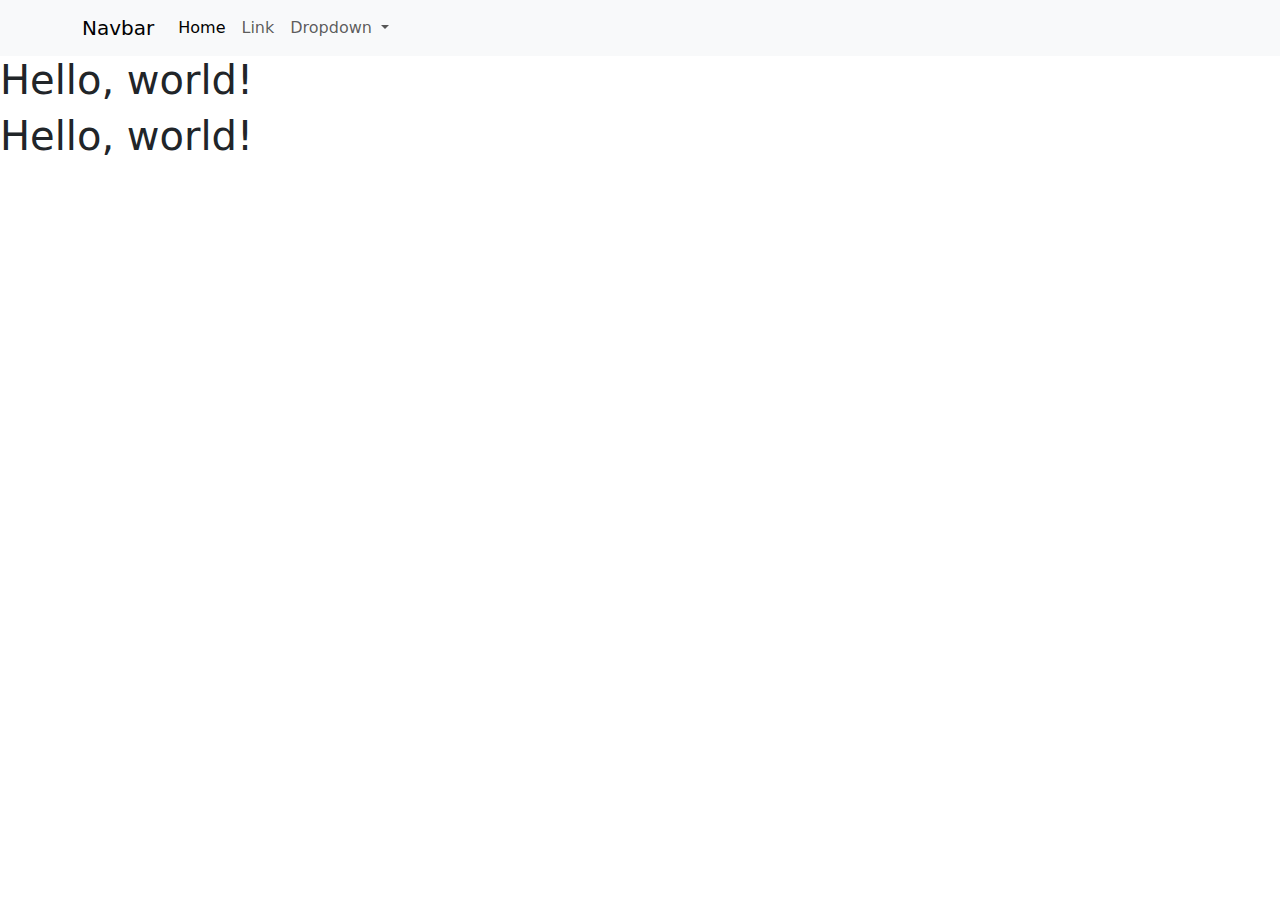
==== index.html @ 7587d4ec "Initial commit" ====
<!doctype html>
<html lang="en">

<head>
    <meta charset="utf-8">
    <meta name="viewport" content="width=device-width, initial-scale=1">
    <title>Bootstrap demo</title>
    <link href="https://cdn.jsdelivr.net/npm/bootstrap@5.3.3/dist/css/bootstrap.min.css" rel="stylesheet"
        integrity="sha384-QWTKZyjpPEjISv5WaRU9OFeRpok6YctnYmDr5pNlyT2bRjXh0JMhjY6hW+ALEwIH" crossorigin="anonymous">
    <link href="css/site.css" rel="stylesheet">
</head>

<body>
    <header>
        <nav class="navbar navbar-expand-lg bg-body-tertiary">
            <div class="container">
                <a class="navbar-brand" href="#">Navbar</a>
                <button class="navbar-toggler" type="button" data-bs-toggle="collapse"
                    data-bs-target="#navbarSupportedContent" aria-controls="navbarSupportedContent"
                    aria-expanded="false" aria-label="Toggle navigation">
                    <span class="navbar-toggler-icon"></span>
                </button>
                <div class="collapse navbar-collapse" id="navbarSupportedContent">
                    <ul class="navbar-nav me-auto mb-2 mb-lg-0">
                        <li class="nav-item">
                            <a class="nav-link active" aria-current="page" href="#">Home</a>
                        </li>
                        <li class="nav-item">
                            <a class="nav-link" href="#">Link</a>
                        </li>
                        <li class="nav-item dropdown">
                            <a class="nav-link dropdown-toggle" href="#" role="button" data-bs-toggle="dropdown"
                                aria-expanded="false">
                                Dropdown
                            </a>
                            <ul class="dropdown-menu">
                                <li><a class="dropdown-item" href="#">Action</a></li>
                                <li><a class="dropdown-item" href="#">Another action</a></li>
                                <li>
                                    <hr class="dropdown-divider">
                                </li>
                                <li><a class="dropdown-item" href="#">Something else here</a></li>
                            </ul>
                        </li>
                    </ul>
                </div>
            </div>
        </nav>

    </header>

    <main>
        <div class="container"> </div>
        <div class="row">
            <div class="col">
                <h1>Hello, world!</h1>
            </div>
        </div>

        <div class="container"> </div>
        <div class="row">
            <div class="col">
                <h1>Hello, world!</h1>
            </div>
        </div>
    </main>


    <footer>

    </footer>

    <script src="https://cdn.jsdelivr.net/npm/bootstrap@5.3.3/dist/js/bootstrap.bundle.min.js"
        integrity="sha384-YvpcrYf0tY3lHB60NNkmXc5s9fDVZLESaAA55NDzOxhy9GkcIdslK1eN7N6jIeHz"
        crossorigin="anonymous"></script>
    <script src="scripts/site.js"></script>
</body>

</html>
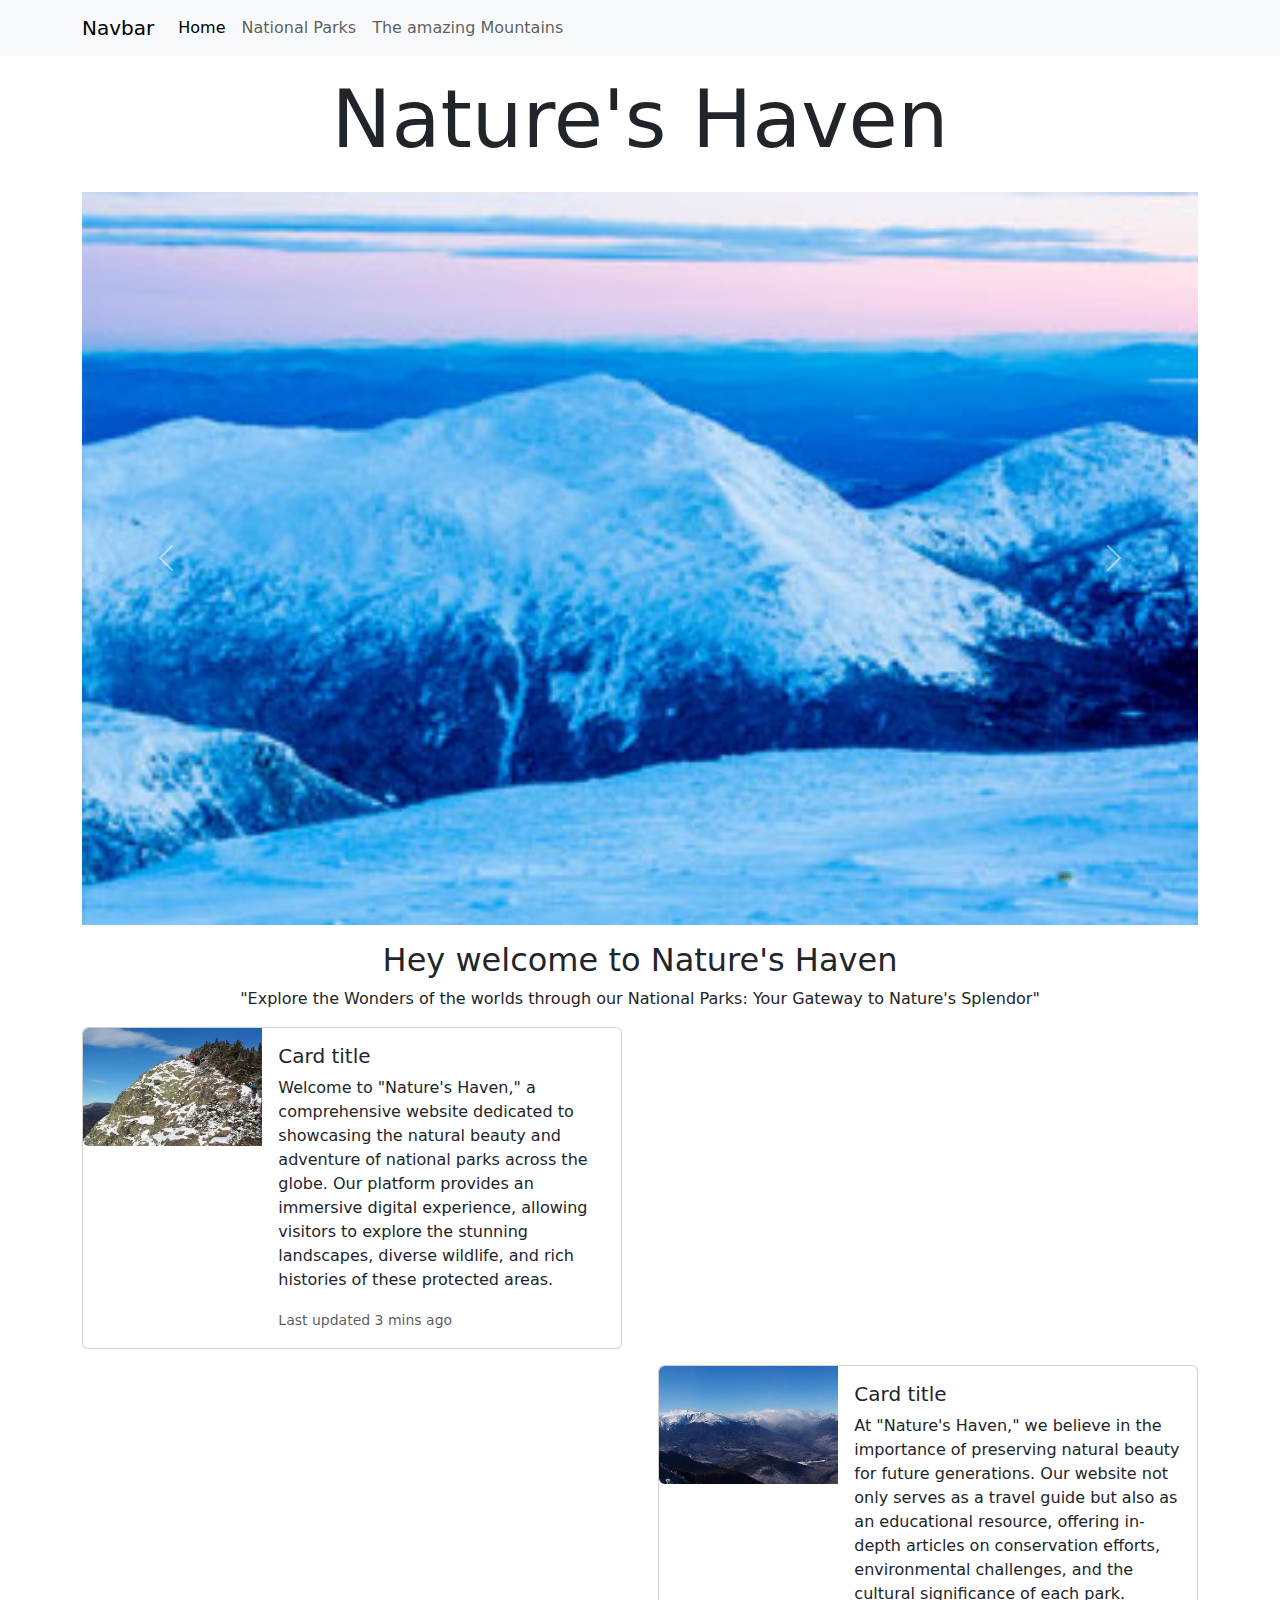
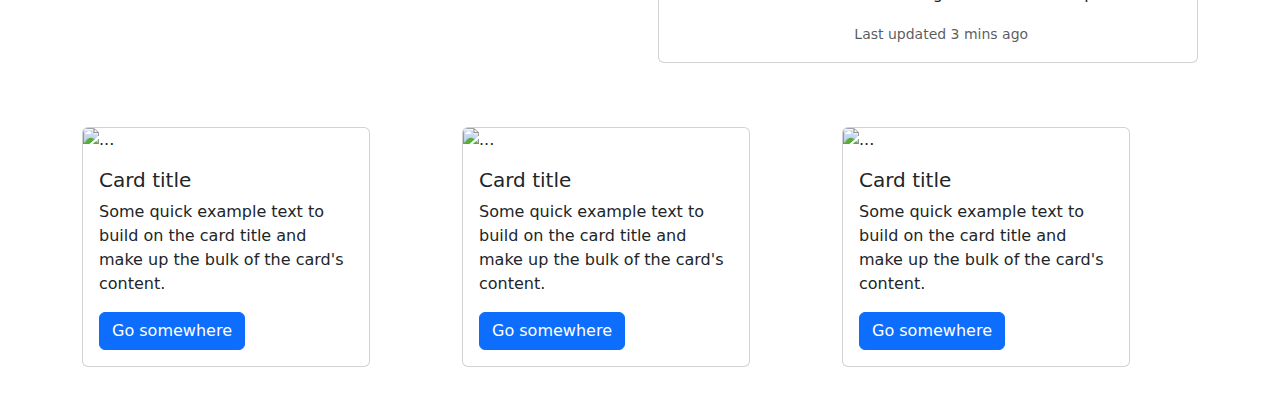
==== commit 99ec84f9: "Created and formated these webpages" ====
--- a/index.html
+++ b/index.html
@@ -23,24 +23,13 @@
                 <div class="collapse navbar-collapse" id="navbarSupportedContent">
                     <ul class="navbar-nav me-auto mb-2 mb-lg-0">
                         <li class="nav-item">
-                            <a class="nav-link active" aria-current="page" href="#">Home</a>
+                            <a class="nav-link active" aria-current="page" href="index.html">Home</a>
                         </li>
                         <li class="nav-item">
-                            <a class="nav-link" href="#">Link</a>
+                            <a class="nav-link" href="nationalparks.html">National Parks</a>
                         </li>
-                        <li class="nav-item dropdown">
-                            <a class="nav-link dropdown-toggle" href="#" role="button" data-bs-toggle="dropdown"
-                                aria-expanded="false">
-                                Dropdown
-                            </a>
-                            <ul class="dropdown-menu">
-                                <li><a class="dropdown-item" href="#">Action</a></li>
-                                <li><a class="dropdown-item" href="#">Another action</a></li>
-                                <li>
-                                    <hr class="dropdown-divider">
-                                </li>
-                                <li><a class="dropdown-item" href="#">Something else here</a></li>
-                            </ul>
+                        <li class="nav-item">
+                            <a class="nav-link" href="mountaininfo.html">The amazing Mountains</a>
                         </li>
                     </ul>
                 </div>
@@ -50,17 +39,132 @@
     </header>
 
     <main>
-        <div class="container"> </div>
-        <div class="row">
-            <div class="col">
-                <h1>Hello, world!</h1>
+        <h1 class="display-1 mt-3 text-center">Nature's Haven</h1>
+        <div class="container"> 
+            <div class="row mt-4">
+                <div class="col">
+                    <div id="parksImgCarousel" class="carousel slide">
+                        <div class="carousel-inner">
+                        <div class="carousel-item active">
+                            <img src="images/Adams-StoryImage_2.jpg" class="d-block w-100" alt="white snowy mountains">
+                        </div>
+                        <div class="carousel-item">
+                            <img src="images/Bond-StoryImage_3.jpg" class="d-block w-100" alt="Man on the summit of a mountain">
+                        </div>
+                        <div class="carousel-item">
+                            <img src="images/Cabot-StoryImg.jpg" class="d-block w-100" alt="Picture of a mountain">
+                        </div>
+                        </div>
+                        <button class="carousel-control-prev" type="button" data-bs-target="#carouselExample" data-bs-slide="prev">
+                        <span class="carousel-control-prev-icon" aria-hidden="true"></span>
+                        <span class="visually-hidden">Previous</span>
+                        </button>
+                        <button class="carousel-control-next" type="button" data-bs-target="#carouselExample" data-bs-slide="next">
+                        <span class="carousel-control-next-icon" aria-hidden="true"></span>
+                        <span class="visually-hidden">Next</span>
+                        </button>
+                    </div>
+                </div>
             </div>
         </div>
 
-        <div class="container"> </div>
-        <div class="row">
-            <div class="col">
-                <h1>Hello, world!</h1>
+        <div class="container">
+            <div class="row mt-3">
+                <div class="col text-center">
+                    <h2>Hey welcome to Nature's Haven</h2>
+                    <p>"Explore the Wonders of the worlds through our National Parks: Your Gateway to Nature's Splendor"</p>
+                </div>
+            </div>
+
+            <!-- <div class="container">
+                <div class="row mt-3">
+                    <div class="col text-center">
+                        <p></p>
+                    </div>
+                    <div class="col text-center">
+                        <p>At "Nature's Haven," we believe in the importance of preserving natural beauty for future generations. Our website not only serves as a travel guide but also as an educational resource, offering in-depth articles on conservation efforts, environmental challenges, and the cultural significance of each park.</p>
+                    </div>
+                    <div class="col text-center">
+                        <p>User experience is at the heart of "Nature's Haven." Our website is designed with intuitive navigation and vibrant visuals to ensure that planning your trip is as enjoyable as the journey itself. Whether you're looking for a family-friendly vacation spot, a solo hiking challenge, or a peaceful retreat in nature, our comprehensive search tools and personalized recommendations make it easy to find the perfect park.</p>
+                    </div>
+            </div> -->
+        </div>
+
+        <div class="container">
+            <div class="row">
+                <div class="col">
+                    <div class="card mb-3" style="max-width: 540px;">
+                        <div class="row g-0">
+                            <div class="col-md-4">
+                                <img src="images/Flume-StoryImg_2.jpg" class="img-fluid rounded-start" alt="...">
+                            </div>
+                            <div class="col-md-8">
+                                <div class="card-body">
+                                    <h5 class="card-title">Card title</h5>
+                                    <p class="card-text">Welcome to "Nature's Haven," a comprehensive website dedicated to
+                                        showcasing the natural beauty and adventure of national parks across the globe. Our
+                                        platform provides an immersive digital experience, allowing visitors to explore the
+                                        stunning landscapes, diverse wildlife, and rich histories of these protected areas.</p>
+                                    <p class="card-text"><small class="text-body-secondary">Last updated 3 mins ago</small></p>
+                                </div>
+                            </div>
+                        </div>
+                    </div>
+
+                    <div class="col float-end">
+                        <div class="card mb-3" style="max-width: 540px;">
+                            <div class="row g-0">
+                                <div class="col-md-4">
+                                    <img src="images/CDome-StoryImage.jpg" class="img-fluid rounded-start" alt="...">
+                                </div>
+                                <div class="col-md-8">
+                                    <div class="card-body">
+                                        <h5 class="card-title">Card title</h5>
+                                        <p class="card-text">At "Nature's Haven," we believe in the importance of preserving natural beauty for future generations. Our website not only serves as a travel guide but also as an educational resource, offering in-depth articles on conservation efforts, environmental challenges, and the cultural significance of each park.</p>
+                                        <p class="card-text"><small class="text-body-secondary">Last updated 3 mins ago</small></p>
+                                    </div>
+                                </div>
+                            </div>
+                        </div>
+                    </div>
+                </div>
+            </div>
+        </div>
+
+        <div class="container">
+            <div class="row mt-5">
+                <div class="col">
+                    <div class="card" style="width: 18rem;">
+                        <img src="..." class="card-img-top" alt="...">
+                        <div class="card-body">
+                          <h5 class="card-title">Card title</h5>
+                          <p class="card-text">Some quick example text to build on the card title and make up the bulk of the card's content.</p>
+                          <a href="#" class="btn btn-primary">Go somewhere</a>
+                        </div>
+                    </div> 
+                </div>
+
+                <div class="col mb-5">
+                    <div class="card" style="width: 18rem;">
+                        <img src="..." class="card-img-top" alt="...">
+                        <div class="card-body">
+                          <h5 class="card-title">Card title</h5>
+                          <p class="card-text">Some quick example text to build on the card title and make up the bulk of the card's content.</p>
+                          <a href="#" class="btn btn-primary">Go somewhere</a>
+                        </div>
+                    </div> 
+                </div>
+
+                <div class="col mb-5">
+                    <div class="card" style="width: 18rem;">
+                        <img src="..." class="card-img-top" alt="...">
+                        <div class="card-body">
+                          <h5 class="card-title">Card title</h5>
+                          <p class="card-text">Some quick example text to build on the card title and make up the bulk of the card's content.</p>
+                          <a href="#" class="btn btn-primary">Go somewhere</a>
+                        </div>
+                    </div> 
+                </div>
             </div>
         </div>
     </main>
--- a/css/site.css
+++ b/css/site.css
@@ -0,0 +1,6 @@
+#formstuff{
+    max-width: 600px;
+    border: 1px solid black;
+    margin: auto auto;
+    padding: 5%;
+}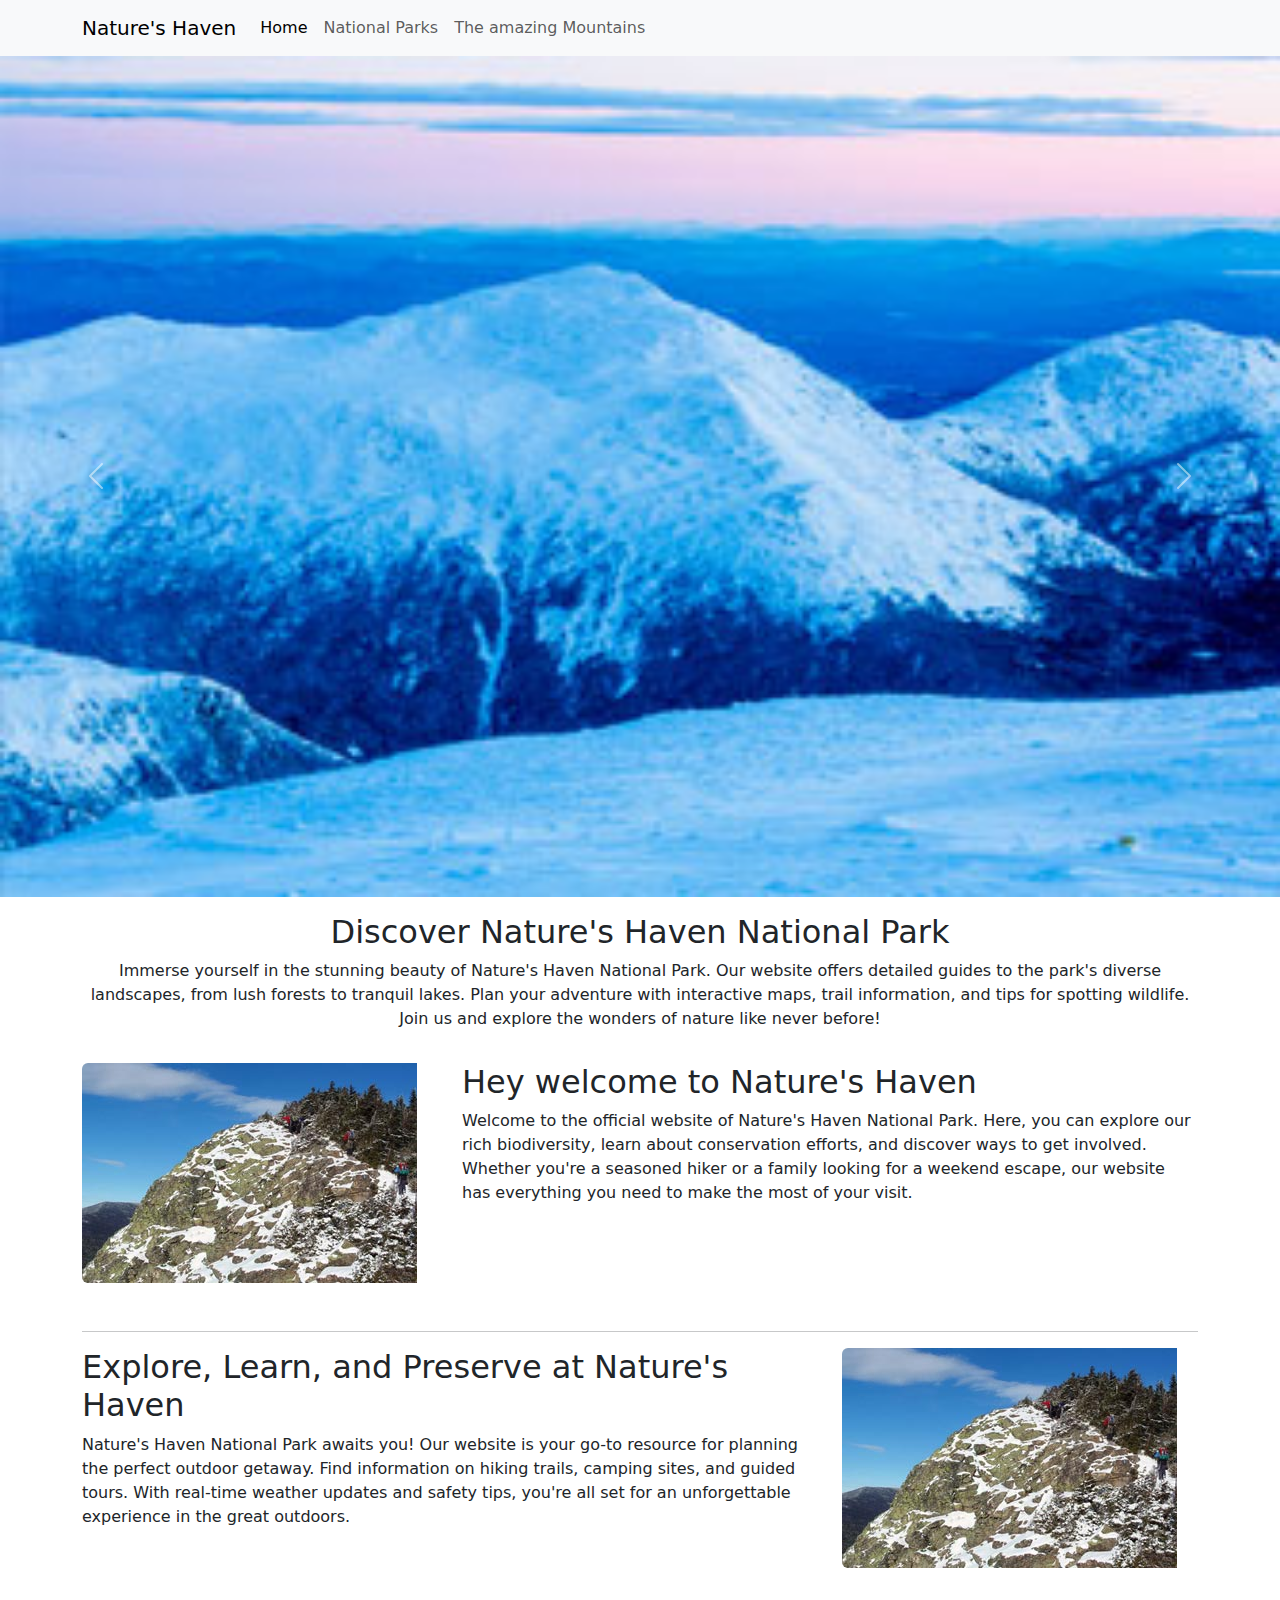
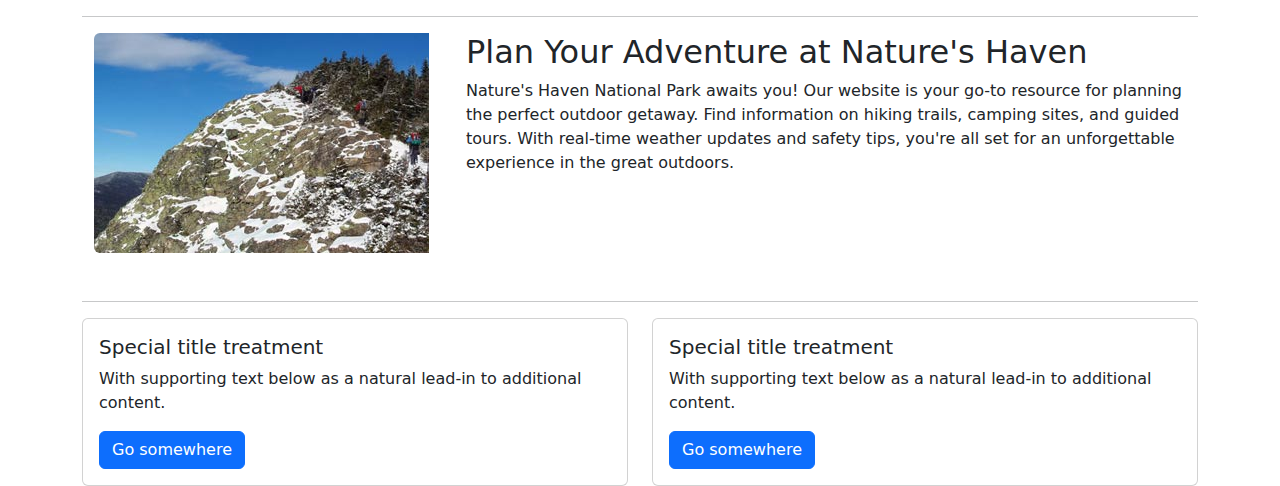
==== commit 3d9d7c66: "formated the home page" ====
--- a/index.html
+++ b/index.html
@@ -14,7 +14,7 @@
     <header>
         <nav class="navbar navbar-expand-lg bg-body-tertiary">
             <div class="container">
-                <a class="navbar-brand" href="#">Navbar</a>
+                <a class="navbar-brand" href="#">Nature's Haven</a>
                 <button class="navbar-toggler" type="button" data-bs-toggle="collapse"
                     data-bs-target="#navbarSupportedContent" aria-controls="navbarSupportedContent"
                     aria-expanded="false" aria-label="Toggle navigation">
@@ -39,42 +39,177 @@
     </header>
 
     <main>
-        <h1 class="display-1 mt-3 text-center">Nature's Haven</h1>
-        <div class="container"> 
-            <div class="row mt-4">
-                <div class="col">
-                    <div id="parksImgCarousel" class="carousel slide">
-                        <div class="carousel-inner">
-                        <div class="carousel-item active">
-                            <img src="images/Adams-StoryImage_2.jpg" class="d-block w-100" alt="white snowy mountains">
-                        </div>
-                        <div class="carousel-item">
-                            <img src="images/Bond-StoryImage_3.jpg" class="d-block w-100" alt="Man on the summit of a mountain">
-                        </div>
-                        <div class="carousel-item">
-                            <img src="images/Cabot-StoryImg.jpg" class="d-block w-100" alt="Picture of a mountain">
-                        </div>
-                        </div>
-                        <button class="carousel-control-prev" type="button" data-bs-target="#carouselExample" data-bs-slide="prev">
-                        <span class="carousel-control-prev-icon" aria-hidden="true"></span>
-                        <span class="visually-hidden">Previous</span>
-                        </button>
-                        <button class="carousel-control-next" type="button" data-bs-target="#carouselExample" data-bs-slide="next">
-                        <span class="carousel-control-next-icon" aria-hidden="true"></span>
-                        <span class="visually-hidden">Next</span>
-                        </button>
-                    </div>
-                </div>
-            </div>
+        <div id="parksImgCarousel" class="carousel slide">
+            <div class="carousel-inner">
+            <div class="carousel-item active">
+                <img src="images/Adams-StoryImage_2.jpg" class="d-block w-100" alt="white snowy mountains">
+            </div>
+            <div class="carousel-item">
+                <img src="images/Bond-StoryImage_3.jpg" class="d-block w-100" alt="Man on the summit of a mountain">
+            </div>
+            <div class="carousel-item">
+                <img src="images/Cabot-StoryImg.jpg" class="d-block w-100" alt="Picture of a mountain">
+            </div>
+            </div>
+            <button class="carousel-control-prev" type="button" data-bs-target="#carouselExample" data-bs-slide="prev">
+            <span class="carousel-control-prev-icon" aria-hidden="true"></span>
+            <span class="visually-hidden">Previous</span>
+            </button>
+            <button class="carousel-control-next" type="button" data-bs-target="#carouselExample" data-bs-slide="next">
+            <span class="carousel-control-next-icon" aria-hidden="true"></span>
+            <span class="visually-hidden">Next</span>
+            </button>
         </div>
+
+            <!-- <h1 class="display-1 mt-3 text-center">Nature's Haven</h1> -->
 
         <div class="container">
             <div class="row mt-3">
                 <div class="col text-center">
-                    <h2>Hey welcome to Nature's Haven</h2>
-                    <p>"Explore the Wonders of the worlds through our National Parks: Your Gateway to Nature's Splendor"</p>
-                </div>
-            </div>
+                    <h2>Discover Nature's Haven National Park</h2>
+                    <p>Immerse yourself in the stunning beauty of Nature's Haven National Park. Our website offers detailed guides to the park's diverse landscapes, from lush forests to tranquil lakes. Plan your adventure with interactive maps, trail information, and tips for spotting wildlife. Join us and explore the wonders of nature like never before!</p>
+                </div>
+            </div>
+
+            <div class="ontainer">
+                <div class="row mt-3 mb-5">
+                    <div class="col-4">
+                        <img src="images/Flume-StoryImg_2.jpg" class="object-fit-scale img-fluid rounded-start" alt="...">
+                    </div>
+                    <div class="col">
+                        <h2>Hey welcome to Nature's Haven</h2>
+                        <p>Welcome to the official website of Nature's Haven National Park. Here, you can explore our rich biodiversity, learn about conservation efforts, and discover ways to get involved. Whether you're a seasoned hiker or a family looking for a weekend escape, our website has everything you need to make the most of your visit.</p>
+                    </div>
+                </div>
+            </div>
+
+            <hr>
+            <div class="ontainer">
+                <div class="row mt-3 mb-5">
+                    <div class="col">
+                        <h2>Explore, Learn, and Preserve at Nature's Haven</h2>
+                        <p>Nature's Haven National Park awaits you! Our website is your go-to resource for planning the perfect outdoor getaway. Find information on hiking trails, camping sites, and guided tours. With real-time weather updates and safety tips, you're all set for an unforgettable experience in the great outdoors.</p>
+                    </div>
+                    <div class="col-4">
+                        <img src="images/Flume-StoryImg_2.jpg" class="object-fit-scale img-fluid rounded-start" alt="...">
+                    </div>
+                </div>
+            </div>
+
+            <hr>
+            <div class="container">
+                <div class="row mt-3 mb-5">
+                    <div class="col-4">
+                        <img src="images/Flume-StoryImg_2.jpg" class="object-fit-scale img-fluid rounded-start" alt="...">
+                    </div>
+                    <div class="col">
+                        <h2>Plan Your Adventure at Nature's Haven</h2>
+                        <p>Nature's Haven National Park awaits you! Our website is your go-to resource for planning the perfect outdoor getaway. Find information on hiking trails, camping sites, and guided tours. With real-time weather updates and safety tips, you're all set for an unforgettable experience in the great outdoors.</p>
+                    </div>
+                </div>
+            </div>
+            <hr>
+
+            <div class="row">
+                <div class="col-sm-6 mb-3 mb-sm-0">
+                  <div class="card">
+                    <div class="card-body">
+                      <h5 class="card-title">Special title treatment</h5>
+                      <p class="card-text">With supporting text below as a natural lead-in to additional content.</p>
+                      <a href="#" class="btn btn-primary">Go somewhere</a>
+                    </div>
+                  </div>
+                </div>
+                <div class="col-sm-6">
+                  <div class="card">
+                    <div class="card-body">
+                      <h5 class="card-title">Special title treatment</h5>
+                      <p class="card-text">With supporting text below as a natural lead-in to additional content.</p>
+                      <a href="#" class="btn btn-primary">Go somewhere</a>
+                    </div>
+                  </div>
+                </div>
+              </div>
+
+            <div class="container">
+                <div class="row">
+                    <div class="col">
+                    </div>
+                </div>
+            </div>
+
+        <!-- <div class="container">
+            <div class="row mt-5">
+                <div class="col">
+                    <div class="card" style="width: 18rem;">
+                        <img src="..." class="card-img-top" alt="...">
+                        <div class="card-body">
+                          <h5 class="card-title">Card title</h5>
+                          <p class="card-text">Some quick example text to build on the card title and make up the bulk of the card's content.</p>
+                          <a href="#" class="btn btn-primary">Go somewhere</a>
+                        </div>
+                    </div> 
+                </div>
+
+                <div class="col mb-5">
+                    <div class="card" style="width: 18rem;">
+                        <img src="..." class="card-img-top" alt="...">
+                        <div class="card-body">
+                          <h5 class="card-title">Card title</h5>
+                          <p class="card-text">Some quick example text to build on the card title and make up the bulk of the card's content.</p>
+                          <a href="#" class="btn btn-primary">Go somewhere</a>
+                        </div>
+                    </div> 
+                </div>
+
+                <div class="col mb-5">
+                    <div class="card" style="width: 18rem;">
+                        <img src="..." class="card-img-top" alt="...">
+                        <div class="card-body">
+                          <h5 class="card-title">Card title</h5>
+                          <p class="card-text">Some quick example text to build on the card title and make up the bulk of the card's content.</p>
+                          <a href="#" class="btn btn-primary">Go somewhere</a>
+                        </div>
+                    </div> 
+                </div>
+            </div>
+        </div> -->
+    </main>
+
+
+    <footer>
+
+    </footer>
+
+    <script src="https://cdn.jsdelivr.net/npm/bootstrap@5.3.3/dist/js/bootstrap.bundle.min.js"
+        integrity="sha384-YvpcrYf0tY3lHB60NNkmXc5s9fDVZLESaAA55NDzOxhy9GkcIdslK1eN7N6jIeHz"
+        crossorigin="anonymous"></script>
+    <script src="scripts/site.js"></script>
+</body>
+
+</html>
+
+
+
+
+
+
+
+
+
+
+
+
+
+
+
+
+
+
+
+
+
+
 
             <!-- <div class="container">
                 <div class="row mt-3">
@@ -90,7 +225,7 @@
             </div> -->
         </div>
 
-        <div class="container">
+        <!-- <div class="container">
             <div class="row">
                 <div class="col">
                     <div class="card mb-3" style="max-width: 540px;">
@@ -129,55 +264,4 @@
                     </div>
                 </div>
             </div>
-        </div>
-
-        <div class="container">
-            <div class="row mt-5">
-                <div class="col">
-                    <div class="card" style="width: 18rem;">
-                        <img src="..." class="card-img-top" alt="...">
-                        <div class="card-body">
-                          <h5 class="card-title">Card title</h5>
-                          <p class="card-text">Some quick example text to build on the card title and make up the bulk of the card's content.</p>
-                          <a href="#" class="btn btn-primary">Go somewhere</a>
-                        </div>
-                    </div> 
-                </div>
-
-                <div class="col mb-5">
-                    <div class="card" style="width: 18rem;">
-                        <img src="..." class="card-img-top" alt="...">
-                        <div class="card-body">
-                          <h5 class="card-title">Card title</h5>
-                          <p class="card-text">Some quick example text to build on the card title and make up the bulk of the card's content.</p>
-                          <a href="#" class="btn btn-primary">Go somewhere</a>
-                        </div>
-                    </div> 
-                </div>
-
-                <div class="col mb-5">
-                    <div class="card" style="width: 18rem;">
-                        <img src="..." class="card-img-top" alt="...">
-                        <div class="card-body">
-                          <h5 class="card-title">Card title</h5>
-                          <p class="card-text">Some quick example text to build on the card title and make up the bulk of the card's content.</p>
-                          <a href="#" class="btn btn-primary">Go somewhere</a>
-                        </div>
-                    </div> 
-                </div>
-            </div>
-        </div>
-    </main>
-
-
-    <footer>
-
-    </footer>
-
-    <script src="https://cdn.jsdelivr.net/npm/bootstrap@5.3.3/dist/js/bootstrap.bundle.min.js"
-        integrity="sha384-YvpcrYf0tY3lHB60NNkmXc5s9fDVZLESaAA55NDzOxhy9GkcIdslK1eN7N6jIeHz"
-        crossorigin="anonymous"></script>
-    <script src="scripts/site.js"></script>
-</body>
-
-</html>+        </div> -->--- a/css/site.css
+++ b/css/site.css
@@ -3,4 +3,10 @@
     border: 1px solid black;
     margin: auto auto;
     padding: 5%;
+}
+#radioForm{
+    display: block;
+}
+tr, td{
+    border: 1px solid black;;
 }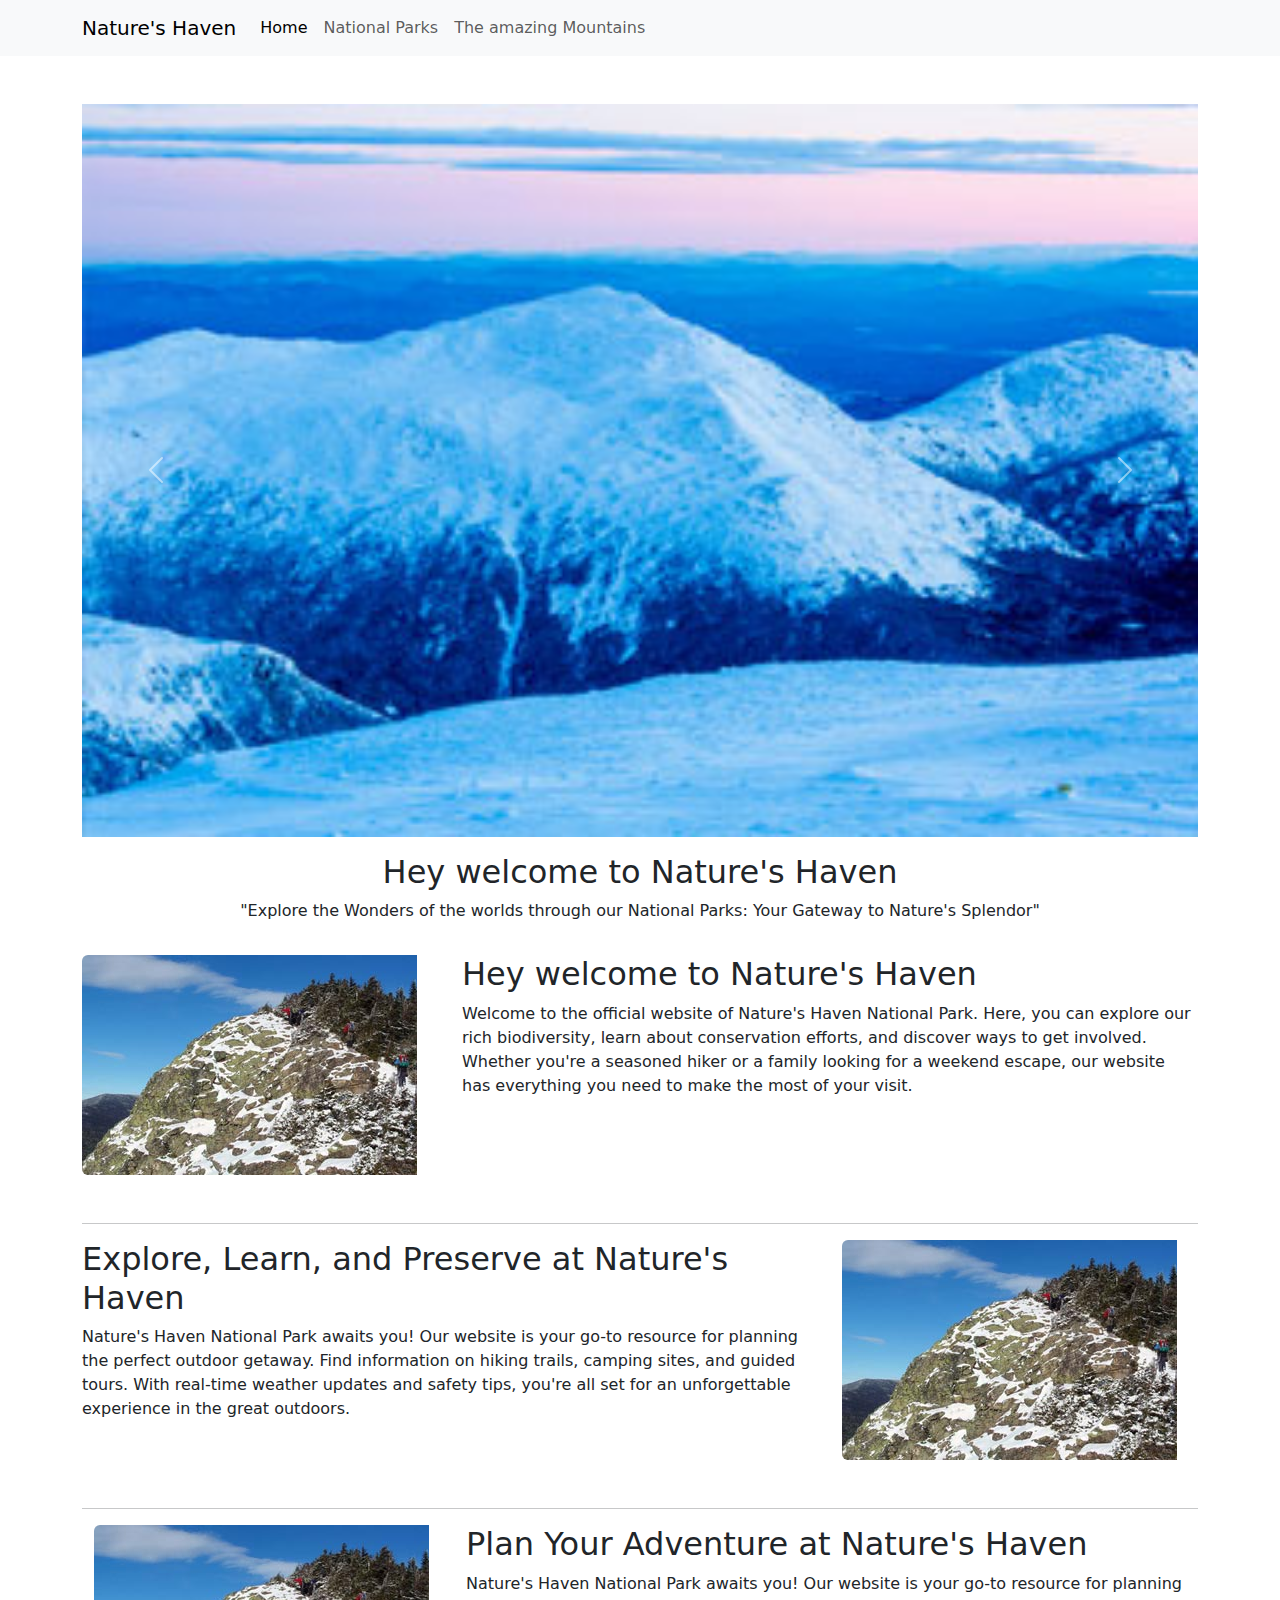
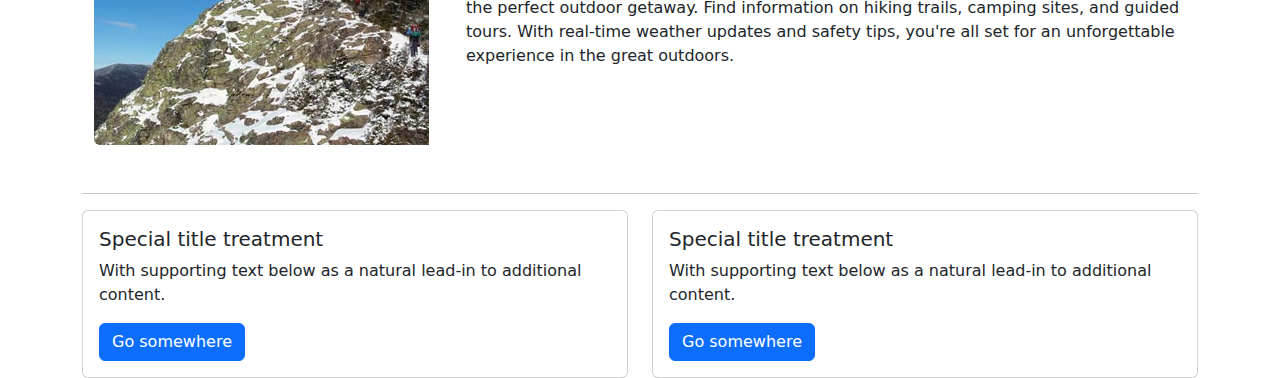
==== commit 5b2b5b70: "finished the home page" ====
--- a/index.html
+++ b/index.html
@@ -12,7 +12,7 @@
 
 <body>
     <header>
-        <nav class="navbar navbar-expand-lg bg-body-tertiary">
+        <nav class="navbar navbar-expand-lg bg-body-tertiary" style="background-color: #e3f2fd;">
             <div class="container">
                 <a class="navbar-brand" href="#">Nature's Haven</a>
                 <button class="navbar-toggler" type="button" data-bs-toggle="collapse"
@@ -39,26 +39,30 @@
     </header>
 
     <main>
-        <div id="parksImgCarousel" class="carousel slide">
-            <div class="carousel-inner">
-            <div class="carousel-item active">
-                <img src="images/Adams-StoryImage_2.jpg" class="d-block w-100" alt="white snowy mountains">
-            </div>
-            <div class="carousel-item">
-                <img src="images/Bond-StoryImage_3.jpg" class="d-block w-100" alt="Man on the summit of a mountain">
-            </div>
-            <div class="carousel-item">
-                <img src="images/Cabot-StoryImg.jpg" class="d-block w-100" alt="Picture of a mountain">
-            </div>
-            </div>
-            <button class="carousel-control-prev" type="button" data-bs-target="#carouselExample" data-bs-slide="prev">
-            <span class="carousel-control-prev-icon" aria-hidden="true"></span>
-            <span class="visually-hidden">Previous</span>
-            </button>
-            <button class="carousel-control-next" type="button" data-bs-target="#carouselExample" data-bs-slide="next">
-            <span class="carousel-control-next-icon" aria-hidden="true"></span>
-            <span class="visually-hidden">Next</span>
-            </button>
+        <div class="container">
+            <div class="row mt-5">
+                <div id="parksImgCarousel" class="carousel slide">
+                    <div class="carousel-inner">
+                        <div class="carousel-item active">
+                            <img src="images/Adams-StoryImage_2.jpg" class="d-block w-100" alt="white snowy mountains">
+                        </div>
+                        <div class="carousel-item">
+                            <img src="images/Bond-StoryImage_3.jpg" class="d-block w-100" alt="Man on the summit of a mountain">
+                        </div>
+                        <div class="carousel-item">
+                            <img src="images/Cabot-StoryImg.jpg" class="d-block w-100" alt="Picture of a mountain">
+                        </div>
+                    </div>
+                    <button class="carousel-control-prev" type="button" data-bs-target="#carouselExample" data-bs-slide="prev">
+                        <span class="carousel-control-prev-icon" aria-hidden="true"></span>
+                        <span class="visually-hidden">Previous</span>
+                    </button>
+                    <button class="carousel-control-next" type="button" data-bs-target="#carouselExample" data-bs-slide="next">
+                        <span class="carousel-control-next-icon" aria-hidden="true"></span>
+                        <span class="visually-hidden">Next</span>
+                    </button>
+                </div>
+            </div>
         </div>
 
             <!-- <h1 class="display-1 mt-3 text-center">Nature's Haven</h1> -->
@@ -66,8 +70,8 @@
         <div class="container">
             <div class="row mt-3">
                 <div class="col text-center">
-                    <h2>Discover Nature's Haven National Park</h2>
-                    <p>Immerse yourself in the stunning beauty of Nature's Haven National Park. Our website offers detailed guides to the park's diverse landscapes, from lush forests to tranquil lakes. Plan your adventure with interactive maps, trail information, and tips for spotting wildlife. Join us and explore the wonders of nature like never before!</p>
+                    <h2>Hey welcome to Nature's Haven</h2>
+                    <p>"Explore the Wonders of the worlds through our National Parks: Your Gateway to Nature's Splendor"</p>
                 </div>
             </div>
 
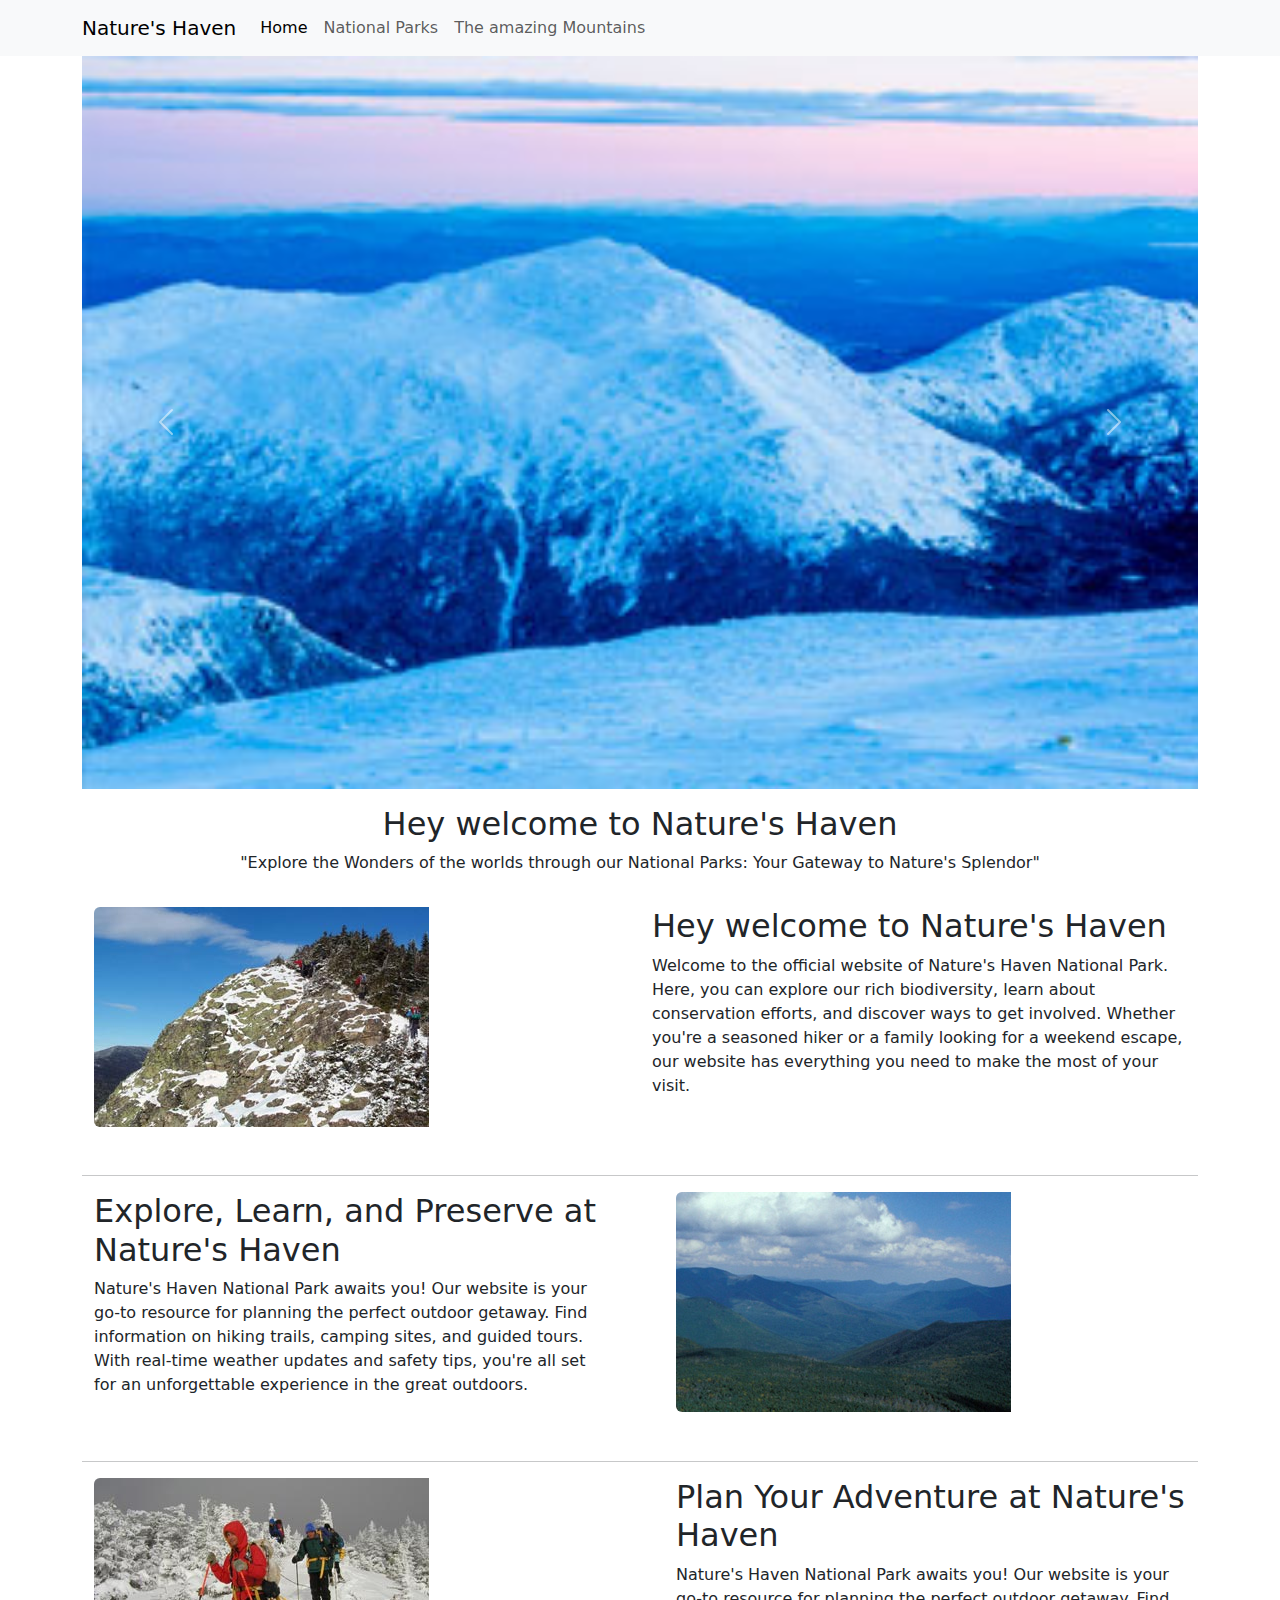
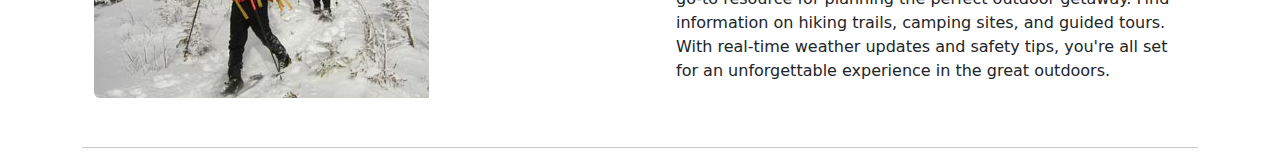
==== commit a97a95de: "finished the home page" ====
--- a/index.html
+++ b/index.html
@@ -8,6 +8,12 @@
     <link href="https://cdn.jsdelivr.net/npm/bootstrap@5.3.3/dist/css/bootstrap.min.css" rel="stylesheet"
         integrity="sha384-QWTKZyjpPEjISv5WaRU9OFeRpok6YctnYmDr5pNlyT2bRjXh0JMhjY6hW+ALEwIH" crossorigin="anonymous">
     <link href="css/site.css" rel="stylesheet">
+        <!-- google font -->
+        <link rel="preconnect" href="https://fonts.googleapis.com">
+        <link rel="preconnect" href="https://fonts.gstatic.com" crossorigin>
+        <link
+            href="https://fonts.googleapis.com/css2?family=Freeman&family=Josefin+Sans:ital,wght@0,100..700;1,100..700&display=swap"
+            rel="stylesheet">
 </head>
 
 <body>
@@ -40,62 +46,71 @@
 
     <main>
         <div class="container">
-            <div class="row mt-5">
-                <div id="parksImgCarousel" class="carousel slide">
-                    <div class="carousel-inner">
-                        <div class="carousel-item active">
-                            <img src="images/Adams-StoryImage_2.jpg" class="d-block w-100" alt="white snowy mountains">
-                        </div>
-                        <div class="carousel-item">
-                            <img src="images/Bond-StoryImage_3.jpg" class="d-block w-100" alt="Man on the summit of a mountain">
-                        </div>
-                        <div class="carousel-item">
-                            <img src="images/Cabot-StoryImg.jpg" class="d-block w-100" alt="Picture of a mountain">
-                        </div>
-                    </div>
-                    <button class="carousel-control-prev" type="button" data-bs-target="#carouselExample" data-bs-slide="prev">
-                        <span class="carousel-control-prev-icon" aria-hidden="true"></span>
-                        <span class="visually-hidden">Previous</span>
-                    </button>
-                    <button class="carousel-control-next" type="button" data-bs-target="#carouselExample" data-bs-slide="next">
-                        <span class="carousel-control-next-icon" aria-hidden="true"></span>
-                        <span class="visually-hidden">Next</span>
-                    </button>
-                </div>
+            <div id="carouselExample" class="carousel slide w-100">
+                <div class="carousel-inner">
+                    <div class="carousel-item active">
+                        <img src="images/Adams-StoryImage_2.jpg" class="d-block w-100" alt="white snowy mountains">
+                    </div>
+                    <div class="carousel-item">
+                        <img src="images/Bond-StoryImage_3.jpg" class="d-block w-100"
+                            alt="Man on the summit of a mountain">
+                    </div>
+                    <div class="carousel-item">
+                        <img src="images/Cabot-StoryImg.jpg" class="d-block w-100" alt="Picture of a mountain">
+                    </div>
+                </div>
+                <button class="carousel-control-prev" type="button" data-bs-target="#carouselExample"
+                    data-bs-slide="prev">
+                    <span class="carousel-control-prev-icon" aria-hidden="true"></span>
+                    <span class="visually-hidden">Previous</span>
+                </button>
+                <button class="carousel-control-next" type="button" data-bs-target="#carouselExample"
+                    data-bs-slide="next">
+                    <span class="carousel-control-next-icon" aria-hidden="true"></span>
+                    <span class="visually-hidden">Next</span>
+                </button>
             </div>
         </div>
-
-            <!-- <h1 class="display-1 mt-3 text-center">Nature's Haven</h1> -->
+        <!-- <h1 class="display-1 mt-3 text-center">Nature's Haven</h1> -->
 
         <div class="container">
             <div class="row mt-3">
                 <div class="col text-center">
                     <h2>Hey welcome to Nature's Haven</h2>
-                    <p>"Explore the Wonders of the worlds through our National Parks: Your Gateway to Nature's Splendor"</p>
-                </div>
-            </div>
-
-            <div class="ontainer">
+                    <p>"Explore the Wonders of the worlds through our National Parks: Your Gateway to Nature's Splendor"
+                    </p>
+                </div>
+            </div>
+
+            <div class="container">
                 <div class="row mt-3 mb-5">
-                    <div class="col-4">
-                        <img src="images/Flume-StoryImg_2.jpg" class="object-fit-scale img-fluid rounded-start" alt="...">
+                    <div class="col">
+                        <img src="images/Flume-StoryImg_2.jpg" class="object-fit-scale img-fluid rounded-start w-auto"
+                            alt="...">
                     </div>
                     <div class="col">
                         <h2>Hey welcome to Nature's Haven</h2>
-                        <p>Welcome to the official website of Nature's Haven National Park. Here, you can explore our rich biodiversity, learn about conservation efforts, and discover ways to get involved. Whether you're a seasoned hiker or a family looking for a weekend escape, our website has everything you need to make the most of your visit.</p>
+                        <p>Welcome to the official website of Nature's Haven National Park. Here, you can explore our
+                            rich biodiversity, learn about conservation efforts, and discover ways to get involved.
+                            Whether you're a seasoned hiker or a family looking for a weekend escape, our website has
+                            everything you need to make the most of your visit.</p>
                     </div>
                 </div>
             </div>
 
             <hr>
-            <div class="ontainer">
+            <div class="container">
                 <div class="row mt-3 mb-5">
                     <div class="col">
                         <h2>Explore, Learn, and Preserve at Nature's Haven</h2>
-                        <p>Nature's Haven National Park awaits you! Our website is your go-to resource for planning the perfect outdoor getaway. Find information on hiking trails, camping sites, and guided tours. With real-time weather updates and safety tips, you're all set for an unforgettable experience in the great outdoors.</p>
-                    </div>
-                    <div class="col-4">
-                        <img src="images/Flume-StoryImg_2.jpg" class="object-fit-scale img-fluid rounded-start" alt="...">
+                        <p>Nature's Haven National Park awaits you! Our website is your go-to resource for planning the
+                            perfect outdoor getaway. Find information on hiking trails, camping sites, and guided tours.
+                            With real-time weather updates and safety tips, you're all set for an unforgettable
+                            experience in the great outdoors.</p>
+                    </div>
+                    <div class="col ms-5">
+                        <img src="images/Liberty-StoryImage_2.jpg"
+                            class="object-fit-scale img-fluid rounded-start w-auto" alt="...">
                     </div>
                 </div>
             </div>
@@ -103,46 +118,52 @@
             <hr>
             <div class="container">
                 <div class="row mt-3 mb-5">
-                    <div class="col-4">
-                        <img src="images/Flume-StoryImg_2.jpg" class="object-fit-scale img-fluid rounded-start" alt="...">
-                    </div>
-                    <div class="col">
+                    <div class="col">
+                        <img src="images/Moriah-StoryImg.jpg" class="object-fit-scale img-fluid rounded-start w-auto"
+                            alt="...">
+                    </div>
+                    <div class="col ms-5">
                         <h2>Plan Your Adventure at Nature's Haven</h2>
-                        <p>Nature's Haven National Park awaits you! Our website is your go-to resource for planning the perfect outdoor getaway. Find information on hiking trails, camping sites, and guided tours. With real-time weather updates and safety tips, you're all set for an unforgettable experience in the great outdoors.</p>
+                        <p>Nature's Haven National Park awaits you! Our website is your go-to resource for planning the
+                            perfect outdoor getaway. Find information on hiking trails, camping sites, and guided tours.
+                            With real-time weather updates and safety tips, you're all set for an unforgettable
+                            experience in the great outdoors.</p>
                     </div>
                 </div>
             </div>
             <hr>
 
-            <div class="row">
+            <!-- <div class="row">
                 <div class="col-sm-6 mb-3 mb-sm-0">
-                  <div class="card">
-                    <div class="card-body">
-                      <h5 class="card-title">Special title treatment</h5>
-                      <p class="card-text">With supporting text below as a natural lead-in to additional content.</p>
-                      <a href="#" class="btn btn-primary">Go somewhere</a>
-                    </div>
-                  </div>
+                    <div class="card">
+                        <div class="card-body">
+                            <h5 class="card-title">Special title treatment</h5>
+                            <p class="card-text">With supporting text below as a natural lead-in to additional content.
+                            </p>
+                            <a href="#" class="btn btn-primary">Go somewhere</a>
+                        </div>
+                    </div>
                 </div>
                 <div class="col-sm-6">
-                  <div class="card">
-                    <div class="card-body">
-                      <h5 class="card-title">Special title treatment</h5>
-                      <p class="card-text">With supporting text below as a natural lead-in to additional content.</p>
-                      <a href="#" class="btn btn-primary">Go somewhere</a>
-                    </div>
-                  </div>
-                </div>
-              </div>
-
-            <div class="container">
+                    <div class="card">
+                        <div class="card-body">
+                            <h5 class="card-title">Special title treatment</h5>
+                            <p class="card-text">With supporting text below as a natural lead-in to additional content.
+                            </p>
+                            <a href="#" class="btn btn-primary">Go somewhere</a>
+                        </div>
+                    </div>
+                </div>
+            </div> -->
+
+            <!-- <div class="container">
                 <div class="row">
                     <div class="col">
                     </div>
                 </div>
-            </div>
-
-        <!-- <div class="container">
+            </div> -->
+
+            <!-- <div class="container">
             <div class="row mt-5">
                 <div class="col">
                     <div class="card" style="width: 18rem;">
@@ -215,7 +236,7 @@
 
 
 
-            <!-- <div class="container">
+<!-- <div class="container">
                 <div class="row mt-3">
                     <div class="col text-center">
                         <p></p>
@@ -227,9 +248,9 @@
                         <p>User experience is at the heart of "Nature's Haven." Our website is designed with intuitive navigation and vibrant visuals to ensure that planning your trip is as enjoyable as the journey itself. Whether you're looking for a family-friendly vacation spot, a solo hiking challenge, or a peaceful retreat in nature, our comprehensive search tools and personalized recommendations make it easy to find the perfect park.</p>
                     </div>
             </div> -->
-        </div>
-
-        <!-- <div class="container">
+</div>
+
+<!-- <div class="container">
             <div class="row">
                 <div class="col">
                     <div class="card mb-3" style="max-width: 540px;">
--- a/css/site.css
+++ b/css/site.css
@@ -2,11 +2,19 @@
     max-width: 600px;
     border: 1px solid black;
     margin: auto auto;
-    padding: 5%;
+    padding-left: 5%;
+    padding-right: 5%;
 }
 #radioForm{
     display: block;
 }
-tr, td{
+/* tr, td{
     border: 1px solid black;;
-}+} */
+.freeman-regular {
+    font-family: "Freeman", sans-serif;
+    font-weight: 400;
+    font-style: normal;
+  }
+  
+  